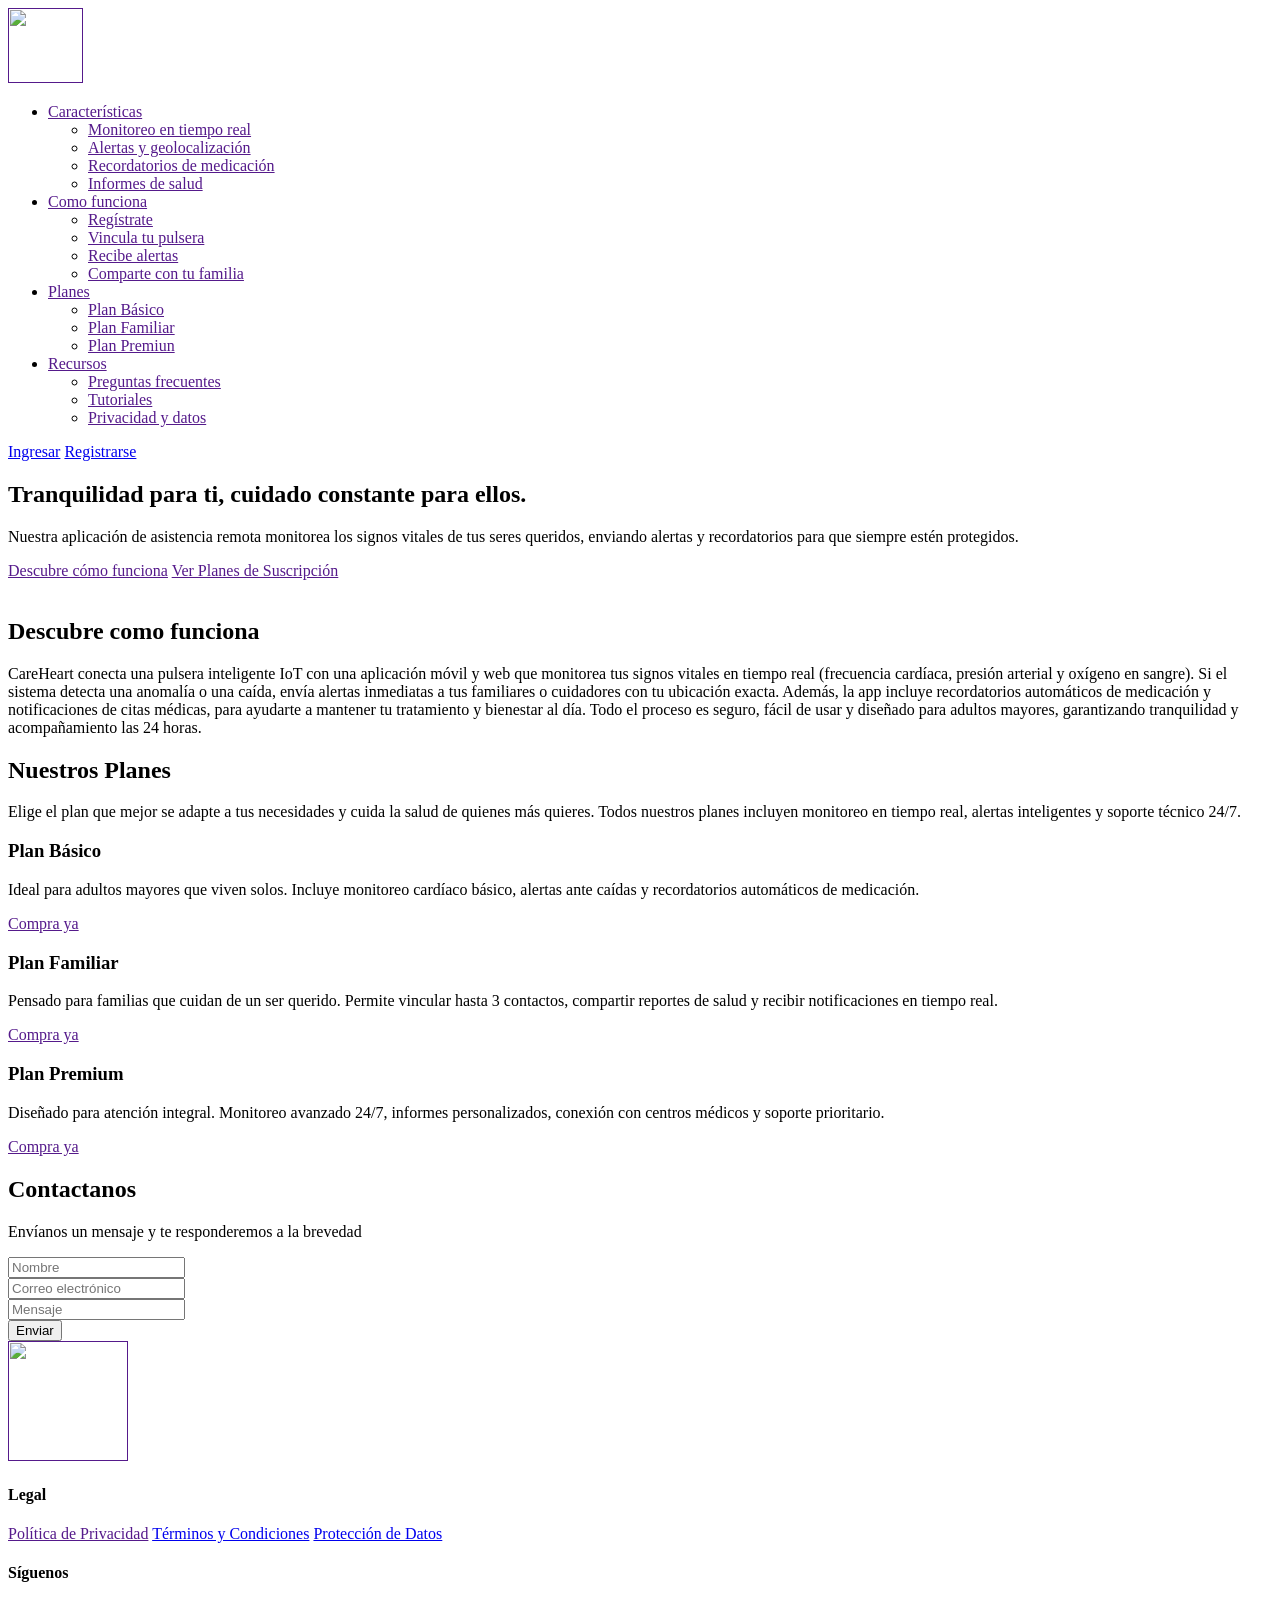
==== public/index.html @ de1e2601 "Rename index.html to public/index.html" ====
<!DOCTYPE html>
<html lang="es">
  <head>
    <meta charset="UTF-8" />
    <meta name="viewport" content="width=device-width, initial-scale=1.0" />
    <meta http-equiv="X-UA-Compatible" content="ie=edge" />
    <title>CareHeart</title>
    <link rel="stylesheet" href="styles.css" />
    <link rel="stylesheet" href="pie.css" />
  </head>
  <body>
    <nav class="Top-hearder">
      <a href="" class="logo">
        <img height="75" width="75" src="Imagenes/logo careheart.png" alt="" />
      </a>
      <ul class="Menu-horizontal">
        <li>
          <a href="">Características</a>
          <ul class="Menu-vertical">
            <li><a href="">Monitoreo en tiempo real</a></li>
            <li><a href="">Alertas y geolocalización</a></li>
            <li><a href="">Recordatorios de medicación</a></li>
            <li><a href="">Informes de salud</a></li>
          </ul>
        </li>
        <li>
          <a href="">Como funciona</a>
          <ul class="Menu-vertical">
            <li><a href="">Regístrate</a></li>
            <li><a href="">Vincula tu pulsera</a></li>
            <li><a href="">Recibe alertas</a></li>
            <li><a href="">Comparte con tu familia</a></li>
          </ul>
        </li>
        <li>
          <a href="">Planes</a>
          <ul class="Menu-vertical">
            <li><a href="">Plan Básico</a></li>
            <li><a href="">Plan Familiar</a></li>
            <li><a href="">Plan Premiun</a></li>
          </ul>
        </li>
        <li>
          <a href="">Recursos</a>
          <ul class="Menu-vertical">
            <li><a href="">Preguntas frecuentes</a></li>
            <li><a href="">Tutoriales</a></li>
            <li><a href="">Privacidad y datos</a></li>
          </ul>
        </li>
      </ul>
      <div class="botones-login">
        <a href="inicio-de-sesion.html" class="btn-ingresar">Ingresar</a>
        <a href="registrarse.html" class="btn-registrarse">Registrarse</a>
      </div>
    </nav>
    <!--Primera seccion-->
    <section class="seccion-Inicio">
      <div class="cont-gral-inicio">
        <div class="cont-ini-texto">
          <h1>Tranquilidad para ti, cuidado constante para ellos.</h1>
          <p>
            Nuestra aplicación de asistencia remota monitorea los signos vitales
            de tus seres queridos, enviando alertas y recordatorios para que
            siempre estén protegidos.
          </p>
          <div class="botones-inicio">
            <a href="" class="btn-comofunciona">Descubre cómo funciona</a>
            <a href="" class="btn-planes">Ver Planes de Suscripción</a>
          </div>
        </div>
        <div class="cont-ini-imagen">
          <img src="Imagenes/circulo mujeres.png" alt="" />
        </div>
      </div>
    </section>
    <!--Segunda seccion-->
    <section class="seccion-comofunciona">
      <div class="cont-gral-cfunciona">
        <div class="cont-cf-texto">
          <h1>Descubre como funciona</h1>
          <p>
            CareHeart conecta una pulsera inteligente IoT con una aplicación
            móvil y web que monitorea tus signos vitales en tiempo real
            (frecuencia cardíaca, presión arterial y oxígeno en sangre). Si el
            sistema detecta una anomalía o una caída, envía alertas inmediatas a
            tus familiares o cuidadores con tu ubicación exacta. Además, la app
            incluye recordatorios automáticos de medicación y notificaciones de
            citas médicas, para ayudarte a mantener tu tratamiento y bienestar
            al día. Todo el proceso es seguro, fácil de usar y diseñado para
            adultos mayores, garantizando tranquilidad y acompañamiento las 24
            horas.
          </p>
        </div>
      </div>
    </section>
    <!--Tercera seccion-->
    <section class="seccion-planes">
      <div class="cont-gral-planes">
        <div class="planes-texto">
          <h2>Nuestros Planes</h2>
          <p>
            Elige el plan que mejor se adapte a tus necesidades y cuida la salud
            de quienes más quieres. Todos nuestros planes incluyen monitoreo en
            tiempo real, alertas inteligentes y soporte técnico 24/7.
          </p>
        </div>

        <div class="planes">
          <!-- Plan Básico -->
          <article class="carta-plan">
            <h3>Plan Básico</h3>
            <p>
              Ideal para adultos mayores que viven solos. Incluye monitoreo
              cardíaco básico, alertas ante caídas y recordatorios automáticos
              de medicación.
            </p>
            <a href="" class="btn-verde">Compra ya</a>
          </article>

          <!-- Plan Familiar -->
          <article class="carta-plan">
            <h3>Plan Familiar</h3>
            <p>
              Pensado para familias que cuidan de un ser querido. Permite
              vincular hasta 3 contactos, compartir reportes de salud y recibir
              notificaciones en tiempo real.
            </p>
            <a href="" class="btn-verde">Compra ya</a>
          </article>

          <!-- Plan Premium -->
          <article class="carta-plan">
            <h3>Plan Premium</h3>
            <p>
              Diseñado para atención integral. Monitoreo avanzado 24/7, informes
              personalizados, conexión con centros médicos y soporte
              prioritario.
            </p>
            <a href="" class="btn-verde">Compra ya</a>
          </article>
        </div>
      </div>
    </section>
    <!--Formulario-->
    <section class="seccion-contacto" id="contacto">
      <div class="cont-gral-contacto">
        <h2>Contactanos</h2>
        <p>Envíanos un mensaje y te responderemos a la brevedad</p>

        <form class="form-contacto">
          <div class="campo">
            <input type="text" name="nombre" placeholder="Nombre" />
          </div>
          <div class="campo">
            <input
              type="email"
              name="correo"
              placeholder="Correo electrónico"
            />
          </div>
          <div class="campo">
            <input type="text" name="mensaje" placeholder="Mensaje" />
          </div>
          <button type="submit">Enviar</button>
        </form>
      </div>
    </section>
    <!-- Enlaces legales -->
 <section class="seccion-pie">
 <footer class="footer-container">
  <a href="" class="logo">
    <img height="120" width="120" src="Imagenes/logo careheart.png" alt="" />
  </a>
 <div class="footer-links">
  <h4>Legal</h4>
  <a href=""
    >Política de Privacidad</a
  >
  <!-- Dentro de href llama a un documento pdf con la poltica-->
  <a href="Documentos/obtenerDocumento.pdf"target="_blank">Términos y Condiciones</a>
  <!-- Dentro de href llama a un documento pdf con los terminos y condiciones-->
  <a href="Documentos/obtenerDocumento.pdf" target="_blank">Protección de Datos</a>
</div>

<!-- Redes sociales con íconos personalizados -->
<div class="footer-social">
  <h4>Síguenos</h4>
  <a href="#"
    ><img
      src="https://cdn-icons-png.flaticon.com/512/145/145802.png"
      alt="Facebook"
      class="social-icon"
  /></a>
  <a href="#"
    ><img
      src="https://cdn-icons-png.flaticon.com/512/145/145812.png"
      alt="Instagram"
      class="social-icon"
  /></a>
  <a href="#"
    ><img
      src="https://cdn-icons-png.flaticon.com/512/145/145807.png"
      alt="LinkedIn"
      class="social-icon"
  /></a>
  <a href="#"
    ><img
      src="https://cdn-icons-png.flaticon.com/512/145/145806.png"
      alt="Twitter"
      class="social-icon"
  /></a>
</div>
</div>
</footer>
</section>
  </body>
</html>
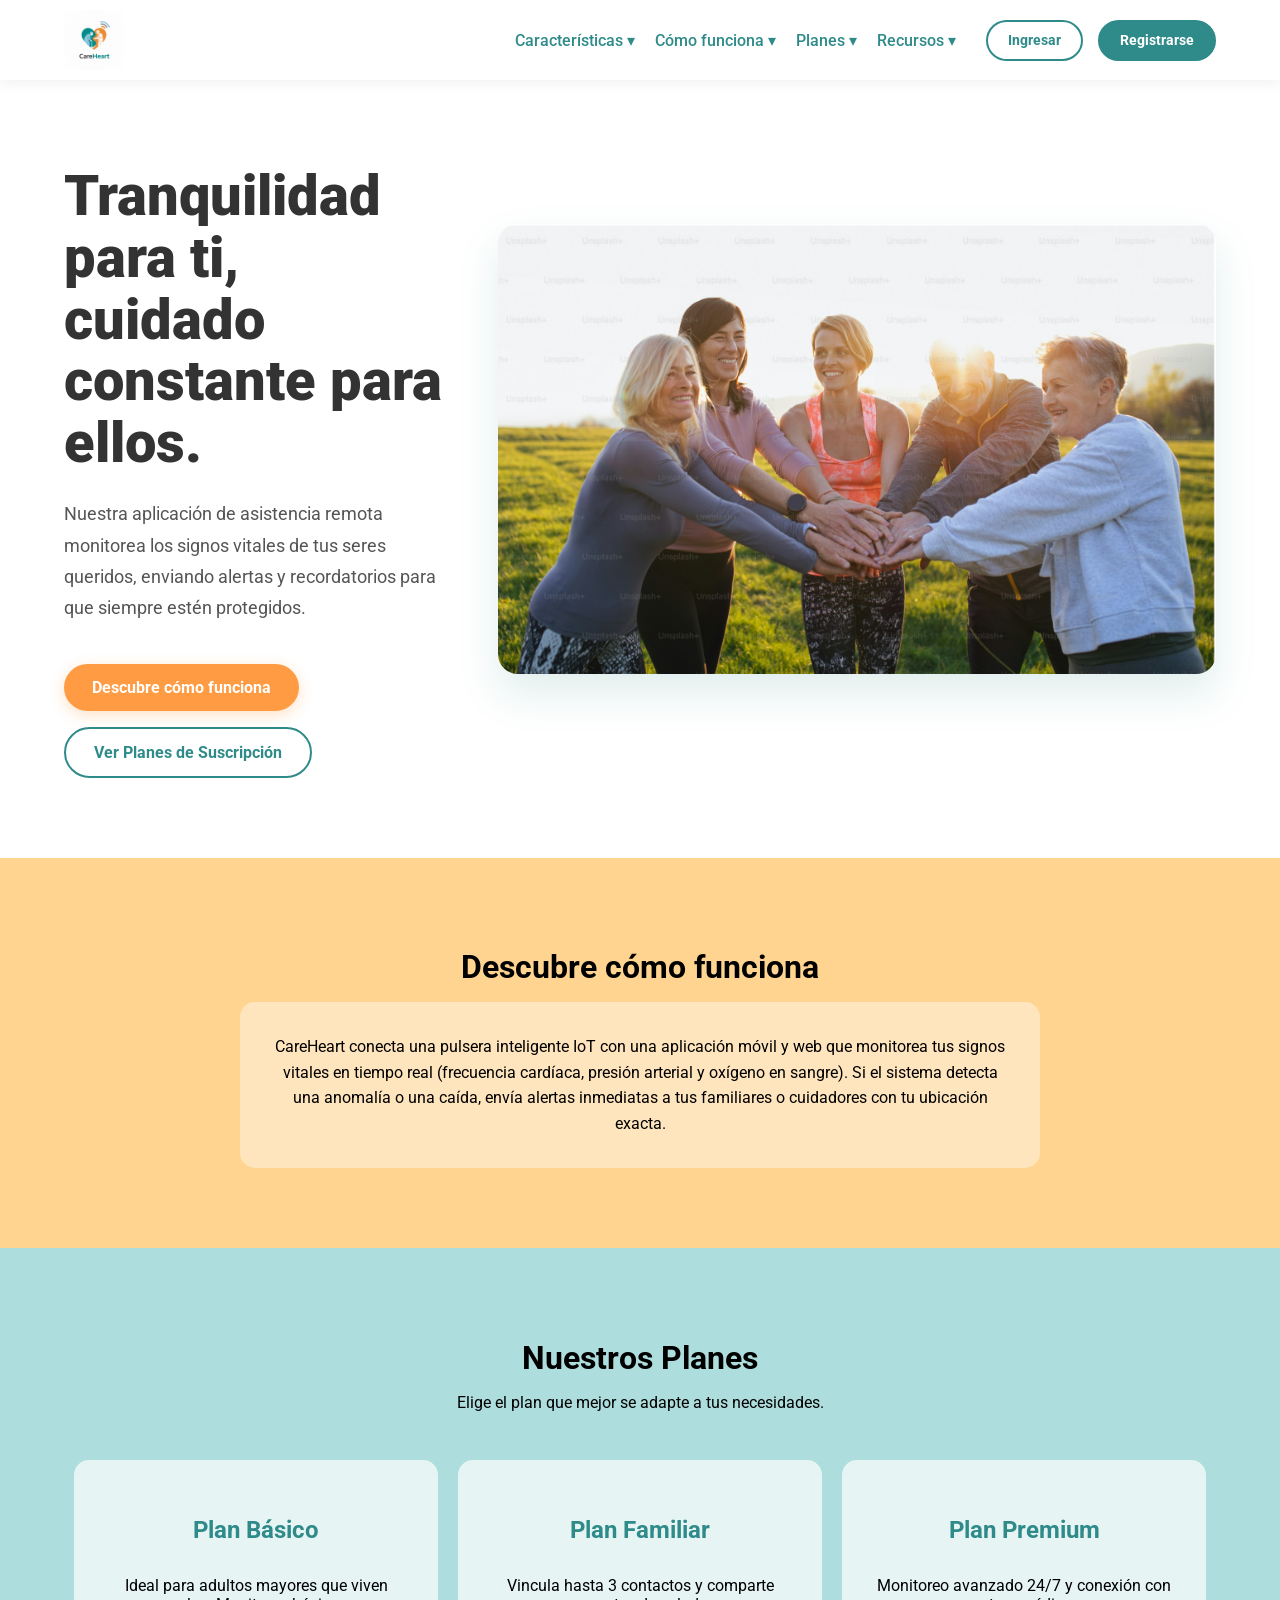
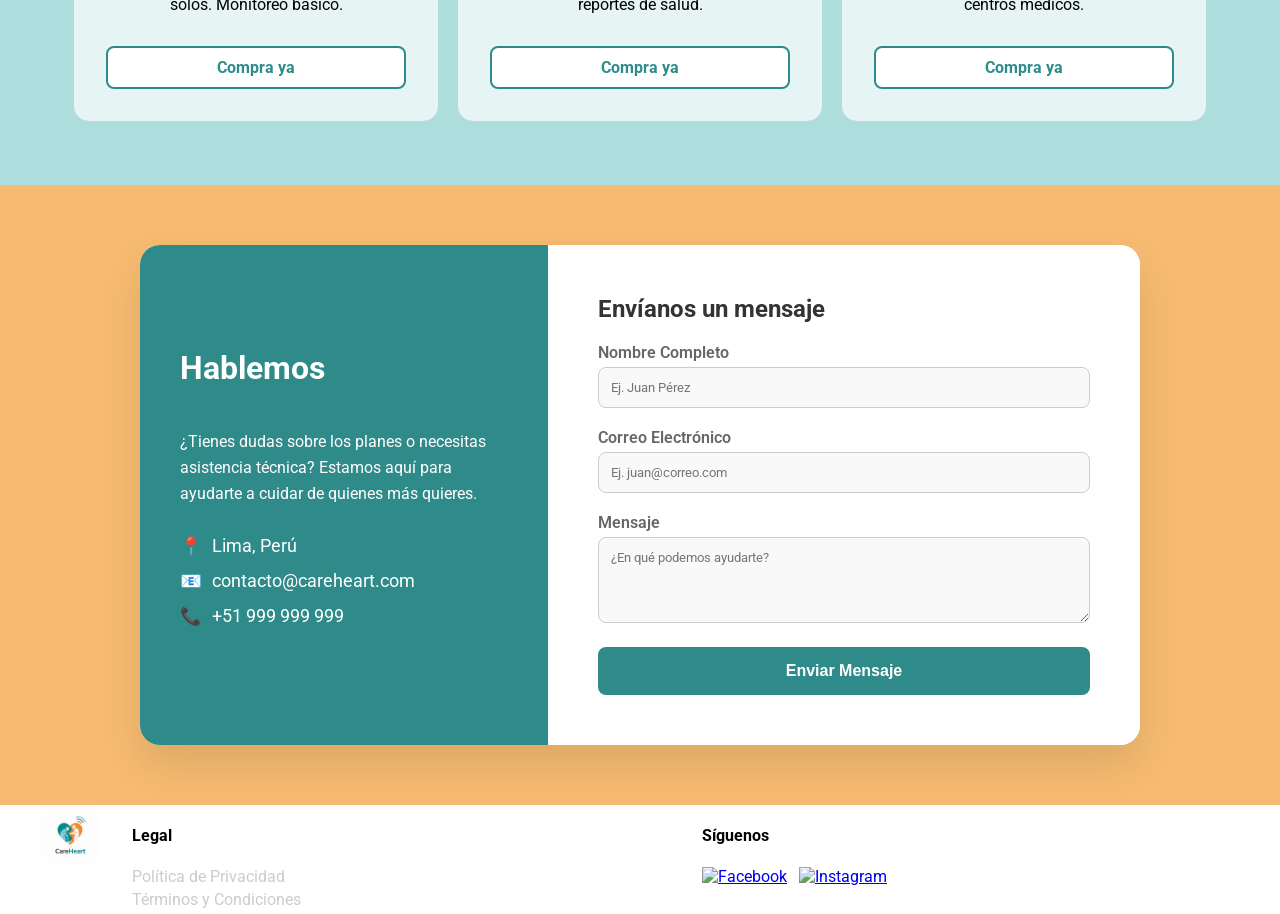
==== commit 8c3f1f36: "Add files via upload" ====
--- a/public/index.html
+++ b/public/index.html
@@ -4,57 +4,73 @@
     <meta charset="UTF-8" />
     <meta name="viewport" content="width=device-width, initial-scale=1.0" />
     <meta http-equiv="X-UA-Compatible" content="ie=edge" />
-    <title>CareHeart</title>
-    <link rel="stylesheet" href="styles.css" />
-    <link rel="stylesheet" href="pie.css" />
+    <title>CareHeart - Cuidado Constante</title>
+    <link href="https://fonts.googleapis.com/css2?family=Roboto:wght@400;500;700;900&display=swap" rel="stylesheet">
+    <link rel="stylesheet" href="assets/styles/styles.css" />
+    <link rel="stylesheet" href="assets/styles/pie.css" />
   </head>
   <body>
+    
     <nav class="Top-hearder">
-      <a href="" class="logo">
-        <img height="75" width="75" src="Imagenes/logo careheart.png" alt="" />
+      <a href="index.html" class="logo">
+        <img src="assets/images/logo careheart.png" alt="CareHeart Logo" />
       </a>
-      <ul class="Menu-horizontal">
-        <li>
-          <a href="">Características</a>
-          <ul class="Menu-vertical">
-            <li><a href="">Monitoreo en tiempo real</a></li>
-            <li><a href="">Alertas y geolocalización</a></li>
-            <li><a href="">Recordatorios de medicación</a></li>
-            <li><a href="">Informes de salud</a></li>
-          </ul>
-        </li>
-        <li>
-          <a href="">Como funciona</a>
-          <ul class="Menu-vertical">
-            <li><a href="">Regístrate</a></li>
-            <li><a href="">Vincula tu pulsera</a></li>
-            <li><a href="">Recibe alertas</a></li>
-            <li><a href="">Comparte con tu familia</a></li>
-          </ul>
-        </li>
-        <li>
-          <a href="">Planes</a>
-          <ul class="Menu-vertical">
-            <li><a href="">Plan Básico</a></li>
-            <li><a href="">Plan Familiar</a></li>
-            <li><a href="">Plan Premiun</a></li>
-          </ul>
-        </li>
-        <li>
-          <a href="">Recursos</a>
-          <ul class="Menu-vertical">
-            <li><a href="">Preguntas frecuentes</a></li>
-            <li><a href="">Tutoriales</a></li>
-            <li><a href="">Privacidad y datos</a></li>
-          </ul>
-        </li>
-      </ul>
-      <div class="botones-login">
-        <a href="inicio-de-sesion.html" class="btn-ingresar">Ingresar</a>
-        <a href="registrarse.html" class="btn-registrarse">Registrarse</a>
+
+      <button class="hamburger" id="hamburger" aria-label="Abrir menú">
+        <span></span>
+        <span></span>
+        <span></span>
+      </button>
+      
+      <div class="nav-menu" id="nav-menu">
+        <ul class="Menu-horizontal">
+          
+          <li>
+            <a href="caracteristicas.html">Características ▾</a>
+            <ul class="Menu-vertical">
+              <li><a href="caracteristicas.html#monitoreo">Monitoreo en tiempo real</a></li>
+              <li><a href="caracteristicas.html#alertas">Alertas y geolocalización</a></li>
+              <li><a href="caracteristicas.html#recordatorios">Recordatorios de medicación</a></li>
+              <li><a href="caracteristicas.html#informes">Informes de salud</a></li>
+            </ul>
+          </li>
+
+          <li>
+            <a href="index.html#comofunciona">Cómo funciona ▾</a>
+            <ul class="Menu-vertical">
+              <li><a href="registrarse.html">Regístrate</a></li>
+              <li><a href="index.html#comofunciona">Vincula tu pulsera</a></li>
+              <li><a href="index.html#comofunciona">Recibe alertas</a></li>
+              </ul>
+          </li>
+
+          <li>
+            <a href="planes.html">Planes ▾</a>
+            <ul class="Menu-vertical">
+              <li><a href="planes.html#basico">Plan Básico</a></li>
+              <li><a href="planes.html#familiar">Plan Familiar</a></li>
+              <li><a href="planes.html#premium">Plan Premium</a></li>
+            </ul>
+          </li>
+
+          <li>
+            <a href="recursos.html">Recursos ▾</a>
+            <ul class="Menu-vertical">
+              <li><a href="recursos.html#faq">Preguntas frecuentes</a></li>
+              <li><a href="recursos.html#tutoriales">Tutoriales</a></li>
+              <li><a href="recursos.html#privacidad">Privacidad y datos</a></li>
+            </ul>
+          </li>
+
+        </ul>
+
+        <div class="botones-login">
+          <a href="inicio-de-sesion.html" class="btn-ingresar">Ingresar</a>
+          <a href="registrarse.html" class="btn-registrarse">Registrarse</a>
+        </div>
       </div>
     </nav>
-    <!--Primera seccion-->
+
     <section class="seccion-Inicio">
       <div class="cont-gral-inicio">
         <div class="cont-ini-texto">
@@ -70,149 +86,138 @@
           </div>
         </div>
         <div class="cont-ini-imagen">
-          <img src="Imagenes/circulo mujeres.png" alt="" />
-        </div>
-      </div>
-    </section>
-    <!--Segunda seccion-->
+          <img src="assets/images/circulo mujeres.png" alt="Personas mayores felices" />
+        </div>
+      </div>
+    </section>
+
     <section class="seccion-comofunciona">
       <div class="cont-gral-cfunciona">
         <div class="cont-cf-texto">
-          <h1>Descubre como funciona</h1>
+          <h1>Descubre cómo funciona</h1>
           <p>
             CareHeart conecta una pulsera inteligente IoT con una aplicación
             móvil y web que monitorea tus signos vitales en tiempo real
             (frecuencia cardíaca, presión arterial y oxígeno en sangre). Si el
             sistema detecta una anomalía o una caída, envía alertas inmediatas a
-            tus familiares o cuidadores con tu ubicación exacta. Además, la app
-            incluye recordatorios automáticos de medicación y notificaciones de
-            citas médicas, para ayudarte a mantener tu tratamiento y bienestar
-            al día. Todo el proceso es seguro, fácil de usar y diseñado para
-            adultos mayores, garantizando tranquilidad y acompañamiento las 24
-            horas.
+            tus familiares o cuidadores con tu ubicación exacta.
           </p>
         </div>
       </div>
     </section>
-    <!--Tercera seccion-->
+
     <section class="seccion-planes">
       <div class="cont-gral-planes">
         <div class="planes-texto">
           <h2>Nuestros Planes</h2>
-          <p>
-            Elige el plan que mejor se adapte a tus necesidades y cuida la salud
-            de quienes más quieres. Todos nuestros planes incluyen monitoreo en
-            tiempo real, alertas inteligentes y soporte técnico 24/7.
-          </p>
+          <p>Elige el plan que mejor se adapte a tus necesidades.</p>
         </div>
 
         <div class="planes">
-          <!-- Plan Básico -->
           <article class="carta-plan">
             <h3>Plan Básico</h3>
-            <p>
-              Ideal para adultos mayores que viven solos. Incluye monitoreo
-              cardíaco básico, alertas ante caídas y recordatorios automáticos
-              de medicación.
-            </p>
+            <p>Ideal para adultos mayores que viven solos. Monitoreo básico.</p>
             <a href="" class="btn-verde">Compra ya</a>
           </article>
 
-          <!-- Plan Familiar -->
           <article class="carta-plan">
             <h3>Plan Familiar</h3>
-            <p>
-              Pensado para familias que cuidan de un ser querido. Permite
-              vincular hasta 3 contactos, compartir reportes de salud y recibir
-              notificaciones en tiempo real.
-            </p>
+            <p>Vincula hasta 3 contactos y comparte reportes de salud.</p>
             <a href="" class="btn-verde">Compra ya</a>
           </article>
 
-          <!-- Plan Premium -->
           <article class="carta-plan">
             <h3>Plan Premium</h3>
-            <p>
-              Diseñado para atención integral. Monitoreo avanzado 24/7, informes
-              personalizados, conexión con centros médicos y soporte
-              prioritario.
-            </p>
+            <p>Monitoreo avanzado 24/7 y conexión con centros médicos.</p>
             <a href="" class="btn-verde">Compra ya</a>
           </article>
         </div>
       </div>
     </section>
-    <!--Formulario-->
+
     <section class="seccion-contacto" id="contacto">
-      <div class="cont-gral-contacto">
-        <h2>Contactanos</h2>
-        <p>Envíanos un mensaje y te responderemos a la brevedad</p>
-
-        <form class="form-contacto">
-          <div class="campo">
-            <input type="text" name="nombre" placeholder="Nombre" />
-          </div>
-          <div class="campo">
-            <input
-              type="email"
-              name="correo"
-              placeholder="Correo electrónico"
-            />
-          </div>
-          <div class="campo">
-            <input type="text" name="mensaje" placeholder="Mensaje" />
-          </div>
-          <button type="submit">Enviar</button>
-        </form>
-      </div>
-    </section>
-    <!-- Enlaces legales -->
- <section class="seccion-pie">
- <footer class="footer-container">
-  <a href="" class="logo">
-    <img height="120" width="120" src="Imagenes/logo careheart.png" alt="" />
-  </a>
- <div class="footer-links">
-  <h4>Legal</h4>
-  <a href=""
-    >Política de Privacidad</a
-  >
-  <!-- Dentro de href llama a un documento pdf con la poltica-->
-  <a href="Documentos/obtenerDocumento.pdf"target="_blank">Términos y Condiciones</a>
-  <!-- Dentro de href llama a un documento pdf con los terminos y condiciones-->
-  <a href="Documentos/obtenerDocumento.pdf" target="_blank">Protección de Datos</a>
-</div>
-
-<!-- Redes sociales con íconos personalizados -->
-<div class="footer-social">
-  <h4>Síguenos</h4>
-  <a href="#"
-    ><img
-      src="https://cdn-icons-png.flaticon.com/512/145/145802.png"
-      alt="Facebook"
-      class="social-icon"
-  /></a>
-  <a href="#"
-    ><img
-      src="https://cdn-icons-png.flaticon.com/512/145/145812.png"
-      alt="Instagram"
-      class="social-icon"
-  /></a>
-  <a href="#"
-    ><img
-      src="https://cdn-icons-png.flaticon.com/512/145/145807.png"
-      alt="LinkedIn"
-      class="social-icon"
-  /></a>
-  <a href="#"
-    ><img
-      src="https://cdn-icons-png.flaticon.com/512/145/145806.png"
-      alt="Twitter"
-      class="social-icon"
-  /></a>
-</div>
-</div>
-</footer>
-</section>
+      <div class="contacto-wrapper">
+        <div class="contacto-info">
+          <h2>Hablemos</h2>
+          <p>¿Tienes dudas sobre los planes o necesitas asistencia técnica? Estamos aquí para ayudarte a cuidar de quienes más quieres.</p>
+          <div class="info-item"><span>📍</span> Lima, Perú</div>
+          <div class="info-item"><span>📧</span> contacto@careheart.com</div>
+          <div class="info-item"><span>📞</span> +51 999 999 999</div>
+        </div>
+        <div class="contacto-form">
+          <h3>Envíanos un mensaje</h3>
+          <form class="form-contacto">
+            <div class="form-group">
+              <label for="nombre">Nombre Completo</label>
+              <input type="text" id="nombre" name="nombre" placeholder="Ej. Juan Pérez" required>
+            </div>
+            <div class="form-group">
+              <label for="correo">Correo Electrónico</label>
+              <input type="email" id="correo" name="correo" placeholder="Ej. juan@correo.com" required>
+            </div>
+            <div class="form-group">
+              <label for="mensaje">Mensaje</label>
+              <textarea id="mensaje" name="mensaje" rows="4" placeholder="¿En qué podemos ayudarte?" required></textarea>
+            </div>
+            <button type="submit" class="btn-submit">Enviar Mensaje</button>
+          </form>
+        </div>
+      </div>
+    </section>
+
+    <section class="seccion-pie">
+      <footer class="footer-container">
+        <a href="" class="logo">
+          <img height="80" width="80" src="assets/images/logo careheart.png" alt="Logo Footer" />
+        </a>
+        <div class="footer-links">
+          <h4>Legal</h4>
+          <a href="">Política de Privacidad</a>
+          <a href="Documentos/obtenerDocumento.pdf" target="_blank">Términos y Condiciones</a>
+        </div>
+        <div class="footer-social">
+          <h4>Síguenos</h4>
+          <a href="#"><img src="https://cdn-icons-png.flaticon.com/512/145/145802.png" alt="Facebook" class="social-icon" /></a>
+          <a href="#"><img src="https://cdn-icons-png.flaticon.com/512/145/145812.png" alt="Instagram" class="social-icon" /></a>
+        </div>
+      </footer>
+    </section>
+
+    <script>
+      const hamburger = document.getElementById('hamburger');
+      const navMenu = document.getElementById('nav-menu');
+
+      // 1. Abrir/Cerrar menú hamburguesa
+      hamburger.addEventListener('click', () => {
+        hamburger.classList.toggle('active');
+        navMenu.classList.toggle('active');
+      });
+
+      // 2. Lógica Submenús (Acordeón)
+      const menuLinks = document.querySelectorAll('.Menu-horizontal > li > a');
+
+      menuLinks.forEach(link => {
+        link.addEventListener('click', (e) => {
+          const submenu = link.nextElementSibling; // El UL que sigue al enlace
+
+          // Verificamos si existe el submenú
+          if (submenu && submenu.classList.contains('Menu-vertical')) {
+            e.preventDefault(); // Evitamos que salte la página
+
+            // PASO 1: Cerrar todos los OTROS submenús que no sean el actual
+            document.querySelectorAll('.Menu-vertical').forEach(item => {
+              if (item !== submenu) {
+                item.classList.remove('activado');
+              }
+            });
+
+            // PASO 2: Alternar el estado del submenú actual
+            // (Si estaba abierto se cierra, si estaba cerrado se abre)
+            submenu.classList.toggle('activado');
+          }
+        });
+      });
+    </script>
+
   </body>
-</html>
+</html>
--- a/public/assets/styles/styles.css
+++ b/public/assets/styles/styles.css
@@ -0,0 +1,402 @@
+/* =========================================
+   1. RESET Y ESTILOS GLOBALES
+   ========================================= */
+body {
+  margin: 0;
+  padding: 0;
+  font-family: 'Roboto', sans-serif;
+  overflow-x: hidden;
+}
+
+/* =========================================
+   2. HEADER Y NAVEGACIÓN
+   ========================================= */
+.Top-hearder {
+  position: fixed;
+  top: 0;
+  left: 0;
+  background-color: white;
+  width: 100%;
+  height: 80px;
+  display: flex;
+  align-items: center;
+  justify-content: space-between;
+  padding: 0 5%;
+  box-sizing: border-box;
+  z-index: 1000;
+  box-shadow: 0 4px 12px rgba(0,0,0,0.05);
+}
+
+.logo img {
+  display: block;
+  height: 60px;
+  width: auto;
+}
+
+.nav-menu {
+  display: flex;
+  align-items: center;
+  gap: 30px;
+}
+
+.Menu-horizontal {
+  display: flex;
+  list-style: none;
+  margin: 0;
+  padding: 0;
+  gap: 20px;
+}
+
+.Menu-horizontal li {
+  position: relative;
+  padding: 10px 0;
+}
+
+.Menu-horizontal li a {
+  text-decoration: none;
+  color: #2e8b89;
+  font-weight: 500;
+  transition: color 0.3s;
+  font-size: 1rem;
+}
+
+.Menu-horizontal li a:hover {
+  color: #1a5c5a;
+}
+
+/* SUBMENÚ (DESKTOP) */
+.Menu-vertical {
+  position: absolute;
+  top: 100%;
+  left: 50%;
+  transform: translateX(-50%);
+  background-color: white;
+  width: 220px;
+  padding: 10px 0;
+  border-radius: 8px;
+  box-shadow: 0 5px 15px rgba(0,0,0,0.1);
+  display: none;
+  flex-direction: column;
+  list-style: none;
+  z-index: 1001;
+}
+
+.Menu-vertical::before {
+  content: "";
+  position: absolute;
+  top: -6px;
+  left: 50%;
+  transform: translateX(-50%);
+  border-left: 6px solid transparent;
+  border-right: 6px solid transparent;
+  border-bottom: 6px solid white;
+}
+
+.Menu-horizontal li:hover .Menu-vertical {
+  display: flex;
+}
+
+.Menu-vertical li {
+  width: 100%;
+  padding: 0;
+  text-align: left;
+}
+
+.Menu-vertical li a {
+  display: block;
+  padding: 10px 20px;
+  color: #555;
+  font-size: 0.9rem;
+  font-weight: 400;
+}
+
+.Menu-vertical li a:hover {
+  background-color: #f4fcfc;
+  color: #2e8b89;
+}
+
+/* BOTONES LOGIN (PC) */
+.botones-login {
+  display: flex;
+  align-items: center;
+  gap: 15px;
+}
+
+.btn-ingresar,
+.btn-registrarse {
+  text-decoration: none;
+  font-weight: 700;
+  padding: 10px 20px;
+  border-radius: 50px;
+  transition: all 0.3s;
+  font-size: 0.9rem;
+  white-space: nowrap;
+}
+
+.btn-ingresar {
+  color: #2e8b89;
+  border: 2px solid #2e8b89;
+}
+.btn-ingresar:hover {
+  background-color: #2e8b89;
+  color: white;
+}
+
+.btn-registrarse {
+  background-color: #2e8b89;
+  color: white;
+  border: 2px solid #2e8b89;
+}
+.btn-registrarse:hover {
+  background-color: #1a5c5a;
+  border-color: #1a5c5a;
+}
+
+/* HAMBURGUESA */
+.hamburger {
+  display: none;
+  cursor: pointer;
+  background: none;
+  border: none;
+}
+.hamburger span {
+  display: block;
+  width: 25px;
+  height: 3px;
+  background-color: #2e8b89;
+  margin: 5px 0;
+  transition: 0.3s;
+}
+
+/* =========================================
+   MEDIA QUERIES (MÓVIL)
+   ========================================= */
+@media (max-width: 968px) {
+  .hamburger {
+    display: block;
+    z-index: 1001;
+  }
+  .hamburger.active span:nth-child(1) { transform: rotate(45deg) translate(5px, 6px); }
+  .hamburger.active span:nth-child(2) { opacity: 0; }
+  .hamburger.active span:nth-child(3) { transform: rotate(-45deg) translate(5px, -6px); }
+
+  .nav-menu {
+    position: fixed;
+    top: 0;
+    right: -100%;
+    width: 80%;
+    height: 100vh;
+    background-color: white;
+    flex-direction: column;
+    justify-content: flex-start;
+    padding-top: 80px;
+    transition: 0.4s ease;
+    box-shadow: -5px 0 15px rgba(0,0,0,0.1);
+    overflow-y: auto;
+  }
+
+  .nav-menu.active {
+    right: 0;
+  }
+
+  .Menu-horizontal {
+    flex-direction: column;
+    width: 100%;
+    gap: 0;
+  }
+
+  .Menu-horizontal li {
+    width: 100%;
+    text-align: center;
+    padding: 0;
+  }
+
+  .Menu-horizontal > li > a {
+    display: flex;
+    justify-content: space-between;
+    align-items: center;
+    padding: 15px 20px;
+    font-size: 1.1rem;
+    font-weight: 700;
+    border-bottom: 1px solid #f0f0f0;
+    cursor: pointer;
+  }
+
+  /* SUBMENÚ MÓVIL (OCULTO) */
+  .Menu-vertical {
+    position: static;
+    display: none; /* ESENCIAL: Oculto por defecto */
+    width: 100%;
+    transform: none;
+    box-shadow: none;
+    background-color: #f0f8f8;
+    padding: 0;
+    border-radius: 0;
+  }
+
+  /* Visible solo cuando tiene la clase activado */
+  .Menu-vertical.activado {
+    display: block;
+    animation: fadeIn 0.3s ease;
+  }
+
+  .Menu-vertical li a {
+    padding: 15px 30px;
+    font-size: 0.95rem;
+    color: #555;
+    border-bottom: 1px solid rgba(0,0,0,0.05);
+  }
+
+  /* BOTONES MÓVIL (CENTRADO ARREGLADO) */
+  .botones-login {
+    flex-direction: column;
+    width: 80%;
+    margin: 2rem 0;
+    gap: 15px;
+  }
+  
+  .btn-ingresar, .btn-registrarse {
+    width: 100%;
+    display: flex;
+    justify-content: center; /* Centra el texto */
+    align-items: center;
+    text-align: center;
+  }
+}
+
+@keyframes fadeIn {
+  from { opacity: 0; transform: translateY(-10px); }
+  to { opacity: 1; transform: translateY(0); }
+}
+
+/* =========================================
+   RESTO DEL CONTENIDO (INICIO, PLANES, ETC)
+   ========================================= */
+.seccion-Inicio { padding: 120px 5% 80px 5%; background-color: #fff; }
+.cont-gral-inicio { display: flex; align-items: center; max-width: 1400px; margin: 0 auto; gap: 3rem; }
+.cont-ini-texto { flex: 0.7; }
+.cont-ini-imagen { flex: 1.3; }
+.cont-ini-texto h1 { font-size: 3.5rem; color: #333; margin-bottom: 1.5rem; font-weight: 900; line-height: 1.1; }
+.cont-ini-texto p { font-size: 1.15rem; line-height: 1.7; color: #555; margin-bottom: 2.5rem; max-width: 500px; }
+.cont-ini-imagen img { width: 100%; height: auto; border-radius: 20px; box-shadow: 0 20px 40px rgba(46, 139, 137, 0.15); display: block; }
+.botones-inicio { display: flex; gap: 1rem; flex-wrap: wrap; }
+.btn-comofunciona, .btn-planes { padding: 14px 28px; border-radius: 50px; text-decoration: none; font-weight: 700; text-align: center; transition: 0.3s; }
+.btn-comofunciona { background: #ff9b42; color: white; box-shadow: 0 4px 15px rgba(255, 155, 66, 0.3); }
+.btn-comofunciona:hover { transform: translateY(-3px); }
+.btn-planes { border: 2px solid #2e8b89; color: #2e8b89; background: transparent; }
+.btn-planes:hover { background-color: #2e8b89; color: white; }
+
+@media (max-width: 900px) { 
+  .cont-gral-inicio { flex-direction: column-reverse; gap: 2rem; }
+  .cont-ini-texto, .cont-ini-imagen { flex: auto; width: 100%; text-align: center; }
+  .cont-ini-texto h1 { font-size: 2.5rem; }
+  .cont-ini-texto p { margin-left: auto; margin-right: auto; }
+  .botones-inicio { justify-content: center; }
+}
+
+.seccion-comofunciona { background-color: #ffd390; padding: 4rem 1.5rem; text-align: center; }
+.cont-gral-cfunciona { max-width: 800px; margin: 0 auto; }
+.cont-cf-texto h1 { font-size: 2rem; margin-bottom: 1rem; }
+.cont-cf-texto p { background: rgba(255,255,255,0.4); padding: 2rem; border-radius: 15px; line-height: 1.6; }
+
+.seccion-planes { background-color: #aedddd; padding: 4rem 1.5rem; }
+.cont-gral-planes { max-width: 1200px; margin: 0 auto; }
+.planes-texto { text-align: center; margin-bottom: 3rem; }
+.planes-texto h2 { font-size: 2rem; margin-bottom: 1rem; }
+.planes { display: flex; justify-content: center; gap: 20px; flex-wrap: wrap; }
+.carta-plan { background: #e6f4f4; width: 300px; padding: 2rem; border-radius: 15px; text-align: center; display: flex; flex-direction: column; justify-content: space-between; }
+.carta-plan h3 { color: #2e8b89; font-size: 1.5rem; margin-bottom: 1rem; }
+.btn-verde { background: white; color: #2e8b89; border: 2px solid #2e8b89; padding: 10px; border-radius: 8px; text-decoration: none; font-weight: 700; display: block; margin-top: 1rem; transition: 0.3s; }
+.btn-verde:hover { background: #2e8b89; color: white; }
+
+.seccion-contacto { background: #f6bb70; padding: 60px 20px; display: flex; justify-content: center; }
+.contacto-wrapper { background: white; width: 100%; max-width: 1000px; display: flex; border-radius: 20px; overflow: hidden; box-shadow: 0 20px 40px rgba(0,0,0,0.1); }
+.contacto-info { background-color: #2e8b89; color: white; padding: 40px; width: 40%; display: flex; flex-direction: column; justify-content: center; }
+.contacto-info h2 { font-size: 2rem; margin-top: 0; color: white; }
+.contacto-info p { margin-bottom: 30px; line-height: 1.6; }
+.info-item { margin-bottom: 15px; display: flex; gap: 10px; font-size: 1.1rem; }
+.contacto-form { width: 60%; padding: 50px; background: white; }
+.contacto-form h3 { margin-top: 0; color: #333; font-size: 1.5rem; margin-bottom: 20px; }
+.form-group { margin-bottom: 20px; }
+.form-group label { display: block; margin-bottom: 5px; color: #666; font-weight: 600; }
+.form-group input, .form-group textarea { width: 100%; padding: 12px; border: 1px solid #ccc; border-radius: 8px; background: #f9f9f9; box-sizing: border-box; font-family: inherit; }
+.form-group input:focus, .form-group textarea:focus { border-color: #2e8b89; background: white; outline: none; }
+.btn-submit { width: 100%; padding: 15px; background: #2e8b89; color: white; border: none; border-radius: 8px; font-weight: 700; font-size: 1rem; cursor: pointer; transition: 0.3s; }
+.btn-submit:hover { background: #1a5c5a; }
+
+@media (max-width: 768px) {
+  .seccion-contacto { padding: 40px 10px; }
+  .contacto-wrapper { flex-direction: column; }
+  .contacto-info, .contacto-form { width: 100%; padding: 30px 20px; box-sizing: border-box; }
+}
+
+
+/* =========================================
+   ESTILOS PARA PÁGINAS INTERNAS
+   ========================================= */
+.header-interno {
+  background-color: #2e8b89; /* Color corporativo */
+  padding: 120px 5% 60px 5%; /* Espacio para el menú fijo */
+  text-align: center;
+  color: white;
+}
+
+.header-interno h1 {
+  font-size: 3rem;
+  margin-bottom: 1rem;
+}
+
+.header-interno p {
+  font-size: 1.2rem;
+  opacity: 0.9;
+  max-width: 600px;
+  margin: 0 auto;
+}
+
+.contenedor-interno {
+  max-width: 1000px;
+  margin: 0 auto;
+  padding: 60px 20px;
+}
+
+.seccion-detalle {
+  margin-bottom: 60px;
+  padding-bottom: 40px;
+  border-bottom: 1px solid #eee;
+}
+
+.seccion-detalle h2 {
+  color: #2e8b89;
+  font-size: 2rem;
+  margin-bottom: 1.5rem;
+}
+
+.seccion-detalle p {
+  line-height: 1.8;
+  color: #555;
+  font-size: 1.1rem;
+}
+
+/* Estilo para Acordeón (Preguntas Frecuentes) */
+.faq-item {
+  margin-bottom: 15px;
+  border: 1px solid #ddd;
+  border-radius: 8px;
+  overflow: hidden;
+}
+.faq-question {
+  background: #f9f9f9;
+  padding: 15px 20px;
+  font-weight: 700;
+  color: #333;
+  cursor: pointer;
+}
+.faq-answer {
+  padding: 20px;
+  background: white;
+  border-top: 1px solid #ddd;
+  display: none; /* Oculto por defecto (se puede activar con JS simple o CSS :hover) */
+}
+.faq-item:hover .faq-answer {
+  display: block; /* Efecto hover simple para mostrar respuesta */
+}
--- a/public/assets/styles/pie.css
+++ b/public/assets/styles/pie.css
@@ -0,0 +1,78 @@
+/* Footer general */
+.footer {
+  background-color: #222; /* Fondo oscuro para contraste */
+  color: white;
+  padding: 2rem 1rem;
+  font-family: "Roboto", sans-serif;
+}
+
+/* Contenedor flexible para 3 columnas */
+.footer-container {
+  display: flex;
+  flex-direction: row;
+  justify-content: space-between;
+  flex-wrap: wrap;
+  max-width: 75rem;
+  margin: auto;
+  gap: 2rem;
+  background-color: white;
+}
+
+/* Marca o logotipo */
+.footer-brand {
+  flex: 1;
+  min-width: 12.5rem;
+}
+
+.footer-logo {
+  width: 3.75rem;
+  height: auto;
+  margin-bottom: 0.5rem;
+}
+
+/* Enlaces legales */
+.footer-links {
+  flex: 1;
+  min-width: 12.5rem;
+}
+
+.footer-links a {
+  display: block;
+  color: #ccc;
+  text-decoration: none;
+  margin: 0.3rem 0;
+}
+
+.footer-links a:hover {
+  color: #fff;
+}
+
+/* Redes sociales con íconos */
+.footer-social {
+  flex: 1;
+  min-width: 12.5rem;
+}
+
+.social-icon {
+  width: 2.5rem;
+  height: 2.5rem;
+  margin-right: 0.5rem;
+  transition: transform 0.2s ease-in-out;
+}
+
+.social-icon:hover {
+  transform: scale(1.2);
+}
+
+/* Responsive para pantallas pequeñas */
+@media (max-width: 48rem) {
+  .footer-container {
+    flex-direction: column;
+    align-items: center;
+    text-align: center;
+  }
+
+  .footer-social img {
+    margin-bottom: 0.5rem;
+  }
+}
